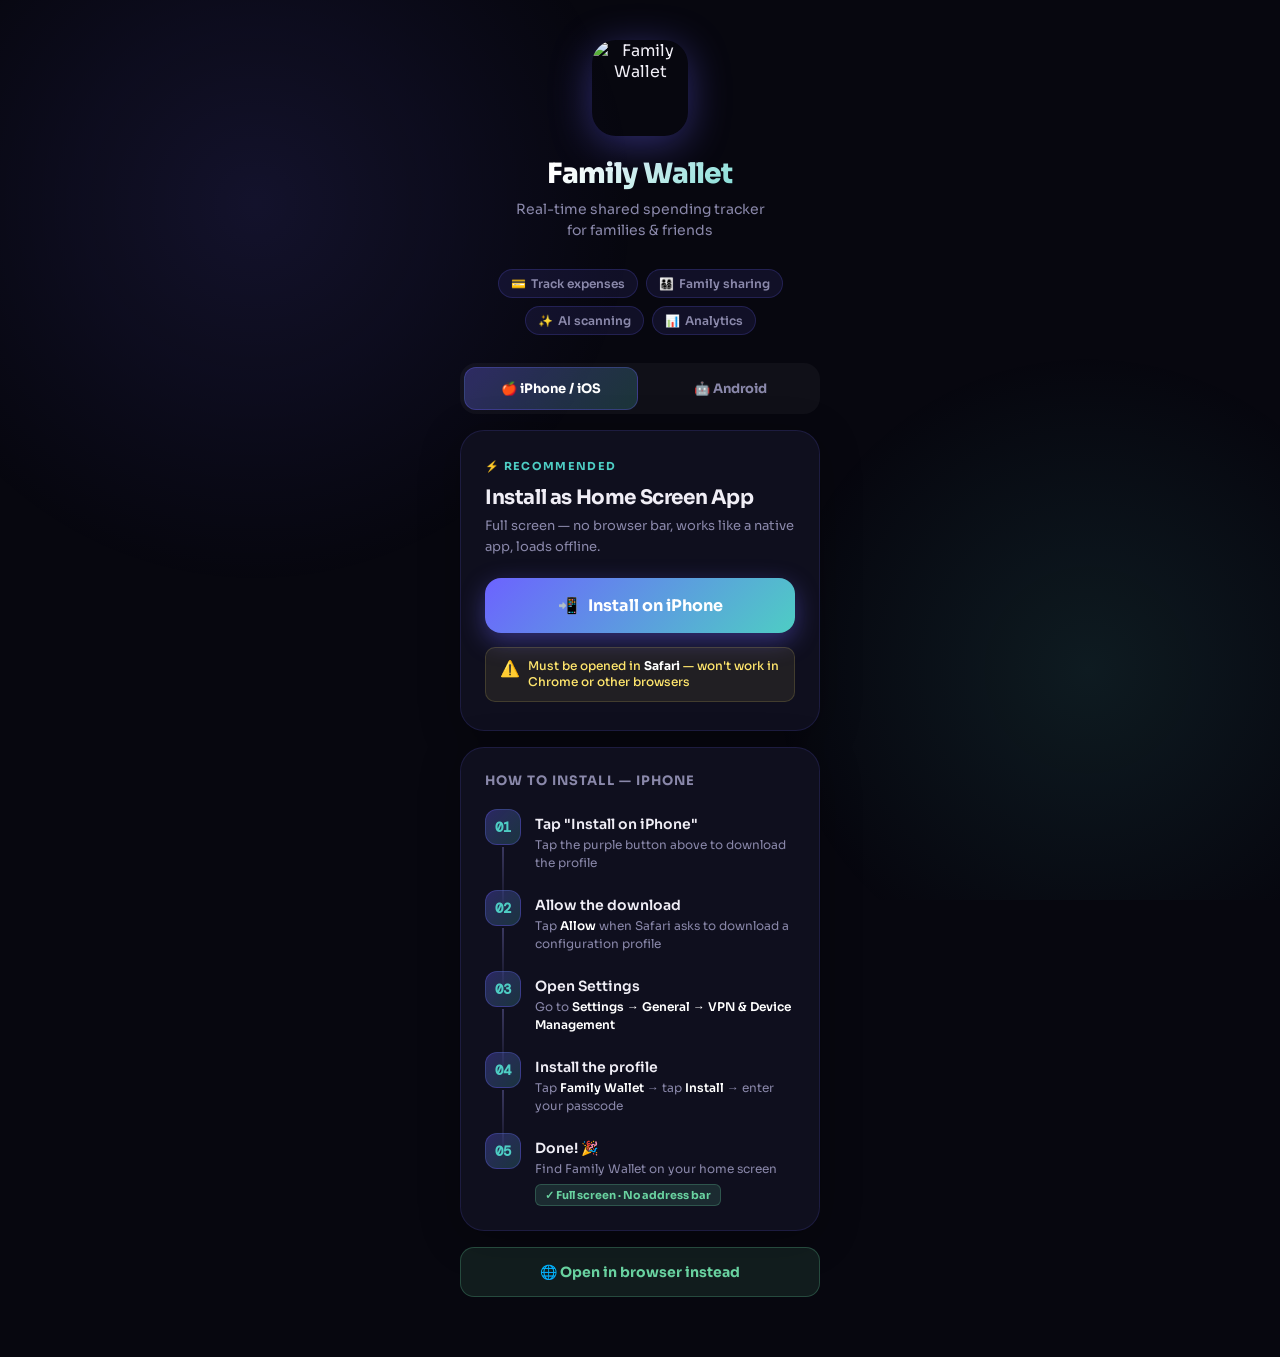
==== install.html @ de1152e0 "Add files via upload" ====
<!DOCTYPE html>
<html lang="en">
<head>
<meta charset="UTF-8">
<meta name="viewport" content="width=device-width, initial-scale=1.0">
<title>Install Family Wallet</title>
<link rel="preconnect" href="https://fonts.googleapis.com">
<link href="https://fonts.googleapis.com/css2?family=Sora:wght@300;400;600;700;800&family=DM+Mono:wght@400;500&display=swap" rel="stylesheet">
<style>
  :root{--bg:#07070F;--card:#0F0F1E;--accent:#6C63FF;--accent2:#4ECDC4;--green:#69D2A0;--yellow:#FFE66D;--text:#F0EEF6;--muted:#8A88AA;--dim:#3A3860;--border:rgba(108,99,255,0.15)}
  *{box-sizing:border-box;margin:0;padding:0}
  body{font-family:'Sora',sans-serif;background:var(--bg);color:var(--text);min-height:100vh;overflow-x:hidden}
  .bg-glow{position:fixed;inset:0;pointer-events:none;z-index:0;overflow:hidden}
  .bg-glow::before{content:'';position:absolute;top:-20%;left:-10%;width:60vw;height:60vw;border-radius:50%;background:radial-gradient(circle,rgba(108,99,255,0.12),transparent 70%);animation:drift1 8s ease-in-out infinite alternate}
  .bg-glow::after{content:'';position:absolute;bottom:-10%;right:-10%;width:50vw;height:50vw;border-radius:50%;background:radial-gradient(circle,rgba(78,205,196,0.1),transparent 70%);animation:drift2 10s ease-in-out infinite alternate}
  @keyframes drift1{from{transform:translate(0,0)}to{transform:translate(5vw,3vh)}}
  @keyframes drift2{from{transform:translate(0,0)}to{transform:translate(-4vw,-5vh)}}
  .wrapper{position:relative;z-index:1;max-width:400px;margin:0 auto;padding:40px 20px 60px}
  .header{text-align:center;margin-bottom:28px;animation:fadeUp 0.6s ease both}
  .app-icon{width:96px;height:96px;border-radius:24px;margin:0 auto 20px;display:block;box-shadow:0 8px 40px rgba(108,99,255,0.4);animation:iconPop 0.7s cubic-bezier(.22,.68,0,1.3) both}
  .app-name{font-size:28px;font-weight:800;letter-spacing:-0.03em;background:linear-gradient(135deg,#fff 30%,var(--accent2));-webkit-background-clip:text;-webkit-text-fill-color:transparent;background-clip:text;margin-bottom:8px}
  .app-tagline{font-size:14px;color:var(--muted);line-height:1.5}
  .features{display:flex;gap:8px;justify-content:center;flex-wrap:wrap;margin:16px 0 28px;animation:fadeUp 0.6s 0.1s ease both}
  .pill{display:flex;align-items:center;gap:5px;padding:6px 12px;border-radius:999px;background:rgba(108,99,255,0.1);border:1px solid rgba(108,99,255,0.2);font-size:12px;font-weight:600;color:var(--muted)}
  .platform-tabs{display:flex;gap:6px;margin-bottom:16px;background:rgba(255,255,255,0.04);border-radius:16px;padding:4px;animation:fadeUp 0.6s 0.15s ease both}
  .platform-tab{flex:1;padding:12px 8px;border-radius:12px;font-size:13px;font-weight:700;font-family:'Sora',sans-serif;background:transparent;color:var(--muted);border:none;cursor:pointer;transition:all 0.2s;display:flex;align-items:center;justify-content:center;gap:6px}
  .platform-tab.active{background:linear-gradient(135deg,rgba(108,99,255,0.3),rgba(78,205,196,0.2));color:#fff;border:1px solid rgba(108,99,255,0.3)}
  .cta-card{background:var(--card);border:1px solid var(--border);border-radius:24px;padding:28px 24px;margin-bottom:16px;animation:fadeUp 0.6s 0.2s ease both;box-shadow:0 8px 40px rgba(0,0,0,0.3)}
  .cta-label{font-size:11px;letter-spacing:0.12em;text-transform:uppercase;color:var(--accent2);font-weight:700;margin-bottom:12px}
  .cta-title{font-size:20px;font-weight:700;margin-bottom:6px;letter-spacing:-0.02em}
  .cta-sub{font-size:13px;color:var(--muted);margin-bottom:20px;line-height:1.6}
  .install-btn{display:flex;align-items:center;justify-content:center;gap:10px;width:100%;padding:17px;border-radius:16px;background:linear-gradient(135deg,var(--accent),var(--accent2));color:#fff;font-size:16px;font-weight:700;font-family:'Sora',sans-serif;text-decoration:none;border:none;cursor:pointer;box-shadow:0 8px 24px rgba(108,99,255,0.4);transition:transform 0.15s}
  .install-btn:active{transform:scale(0.97)}
  .android-btn{display:flex;align-items:center;justify-content:center;gap:10px;width:100%;padding:17px;border-radius:16px;background:linear-gradient(135deg,#34A853,#4ECDC4);color:#fff;font-size:16px;font-weight:700;font-family:'Sora',sans-serif;text-decoration:none;border:none;cursor:pointer;box-shadow:0 8px 24px rgba(52,168,83,0.35);transition:transform 0.15s}
  .android-btn:active{transform:scale(0.97)}
  .note-box{display:flex;align-items:flex-start;gap:8px;margin-top:14px;padding:10px 14px;border-radius:10px;background:rgba(255,230,109,0.08);border:1px solid rgba(255,230,109,0.15)}
  .note-box p{font-size:12px;color:var(--yellow);font-weight:500;line-height:1.4}
  .note-box p strong{color:#fff}
  .note-box.green{background:rgba(105,210,160,0.08);border-color:rgba(105,210,160,0.2)}
  .note-box.green p{color:var(--green)}
  .steps-card{background:var(--card);border:1px solid var(--border);border-radius:24px;padding:24px;animation:fadeUp 0.6s 0.3s ease both;box-shadow:0 8px 40px rgba(0,0,0,0.3)}
  .steps-title{font-size:13px;font-weight:700;color:var(--muted);letter-spacing:0.08em;text-transform:uppercase;margin-bottom:20px}
  .step{display:flex;gap:14px;align-items:flex-start;margin-bottom:18px;position:relative}
  .step:last-child{margin-bottom:0}
  .step::before{content:'';position:absolute;left:17px;top:38px;width:2px;height:calc(100% + 4px);background:linear-gradient(to bottom,var(--dim),transparent)}
  .step:last-child::before{display:none}
  .step-num{width:36px;height:36px;border-radius:12px;flex-shrink:0;background:linear-gradient(135deg,rgba(108,99,255,0.3),rgba(78,205,196,0.2));border:1px solid rgba(108,99,255,0.3);display:flex;align-items:center;justify-content:center;font-size:14px;font-weight:700;color:var(--accent2);font-family:'DM Mono',monospace}
  .step-num.g{background:linear-gradient(135deg,rgba(52,168,83,0.3),rgba(78,205,196,0.2));border-color:rgba(52,168,83,0.3);color:var(--green)}
  .step-content{flex:1;padding-top:6px}
  .step-heading{font-size:14px;font-weight:600;color:var(--text);margin-bottom:3px}
  .step-detail{font-size:12px;color:var(--muted);line-height:1.5}
  .step-detail strong{color:#fff;font-weight:600}
  .step-badge{display:inline-flex;align-items:center;gap:4px;padding:3px 9px;border-radius:6px;background:rgba(105,210,160,0.15);border:1px solid rgba(105,210,160,0.25);font-size:11px;font-weight:700;color:var(--green);margin-top:6px}
  .open-btn{display:flex;align-items:center;justify-content:center;gap:8px;width:100%;padding:15px;margin-top:16px;border-radius:14px;background:rgba(105,210,160,0.1);border:1px solid rgba(105,210,160,0.25);color:var(--green);font-size:14px;font-weight:700;font-family:'Sora',sans-serif;text-decoration:none;cursor:pointer;transition:all 0.15s;animation:fadeUp 0.6s 0.4s ease both}
  .open-btn:active{transform:scale(0.97)}
  .hidden{display:none!important}
  @keyframes fadeUp{from{opacity:0;transform:translateY(20px)}to{opacity:1;transform:translateY(0)}}
  @keyframes iconPop{from{opacity:0;transform:scale(0.6)}to{opacity:1;transform:scale(1)}}
</style>
</head>
<body>
<div class="bg-glow"></div>
<div class="wrapper">

  <div class="header">
    <img class="app-icon" src="icon-192.png" alt="Family Wallet">
    <h1 class="app-name">Family Wallet</h1>
    <p class="app-tagline">Real-time shared spending tracker<br>for families & friends</p>
  </div>

  <div class="features">
    <div class="pill"><span>💳</span> Track expenses</div>
    <div class="pill"><span>👨‍👩‍👧‍👦</span> Family sharing</div>
    <div class="pill"><span>✨</span> AI scanning</div>
    <div class="pill"><span>📊</span> Analytics</div>
  </div>

  <div class="platform-tabs">
    <button class="platform-tab active" id="tab-ios" onclick="switchPlatform('ios')">🍎 iPhone / iOS</button>
    <button class="platform-tab" id="tab-android" onclick="switchPlatform('android')">🤖 Android</button>
  </div>

  <!-- iOS -->
  <div id="section-ios">
    <div class="cta-card">
      <p class="cta-label">⚡ Recommended</p>
      <h2 class="cta-title">Install as Home Screen App</h2>
      <p class="cta-sub">Full screen — no browser bar, works like a native app, loads offline.</p>
      <a class="install-btn" href="[data-uri]">
        <span>📲</span> Install on iPhone
      </a>
      <div class="note-box">
        <span>⚠️</span>
        <p>Must be opened in <strong>Safari</strong> — won't work in Chrome or other browsers</p>
      </div>
    </div>
    <div class="steps-card">
      <p class="steps-title">How to install — iPhone</p>
      <div class="step"><div class="step-num">01</div><div class="step-content"><p class="step-heading">Tap "Install on iPhone"</p><p class="step-detail">Tap the purple button above to download the profile</p></div></div>
      <div class="step"><div class="step-num">02</div><div class="step-content"><p class="step-heading">Allow the download</p><p class="step-detail">Tap <strong>Allow</strong> when Safari asks to download a configuration profile</p></div></div>
      <div class="step"><div class="step-num">03</div><div class="step-content"><p class="step-heading">Open Settings</p><p class="step-detail">Go to <strong>Settings → General → VPN & Device Management</strong></p></div></div>
      <div class="step"><div class="step-num">04</div><div class="step-content"><p class="step-heading">Install the profile</p><p class="step-detail">Tap <strong>Family Wallet</strong> → tap <strong>Install</strong> → enter your passcode</p></div></div>
      <div class="step"><div class="step-num">05</div><div class="step-content"><p class="step-heading">Done! 🎉</p><p class="step-detail">Find Family Wallet on your home screen</p><div class="step-badge">✓ Full screen · No address bar</div></div></div>
    </div>
  </div>

  <!-- Android -->
  <div id="section-android" class="hidden">
    <div class="cta-card">
      <p class="cta-label" style="color:#69D2A0">⚡ Easy Install</p>
      <h2 class="cta-title">Install as Home Screen App</h2>
      <p class="cta-sub">Android makes this even easier — no profile needed. Just use Chrome and tap "Add to Home Screen".</p>
      <a class="android-btn" href="https://heraline.github.io/Family-Wallet/">
        <span>🚀</span> Open App in Chrome
      </a>
      <div class="note-box green" style="margin-top:14px">
        <span>✅</span>
        <p>Use <strong>Google Chrome</strong> on Android for the best install experience</p>
      </div>
    </div>
    <div class="steps-card">
      <p class="steps-title">How to install — Android</p>
      <div class="step"><div class="step-num g">01</div><div class="step-content"><p class="step-heading">Open in Chrome</p><p class="step-detail">Tap the green button above to open Family Wallet in Chrome</p></div></div>
      <div class="step"><div class="step-num g">02</div><div class="step-content"><p class="step-heading">Tap the menu</p><p class="step-detail">Tap the <strong>⋮ three dots</strong> in the top right corner of Chrome</p></div></div>
      <div class="step"><div class="step-num g">03</div><div class="step-content"><p class="step-heading">Add to Home Screen</p><p class="step-detail">Tap <strong>"Add to Home Screen"</strong> or <strong>"Install App"</strong></p></div></div>
      <div class="step"><div class="step-num g">04</div><div class="step-content"><p class="step-heading">Confirm install</p><p class="step-detail">Tap <strong>Add</strong> or <strong>Install</strong> on the popup that appears</p></div></div>
      <div class="step"><div class="step-num g">05</div><div class="step-content"><p class="step-heading">Done! 🎉</p><p class="step-detail">Find Family Wallet on your home screen</p><div class="step-badge">✓ Full screen · Works like a native app</div></div></div>
    </div>
  </div>

  <a class="open-btn" href="https://heraline.github.io/Family-Wallet/">🌐 Open in browser instead</a>

</div>
<script>
function switchPlatform(p){
  document.getElementById('section-ios').classList.toggle('hidden',p!=='ios');
  document.getElementById('section-android').classList.toggle('hidden',p!=='android');
  document.getElementById('tab-ios').classList.toggle('active',p==='ios');
  document.getElementById('tab-android').classList.toggle('active',p==='android');
}
// Auto-detect platform
if(/android/i.test(navigator.userAgent)){switchPlatform('android');}
else{switchPlatform('ios');}
</script>
</body>
</html>
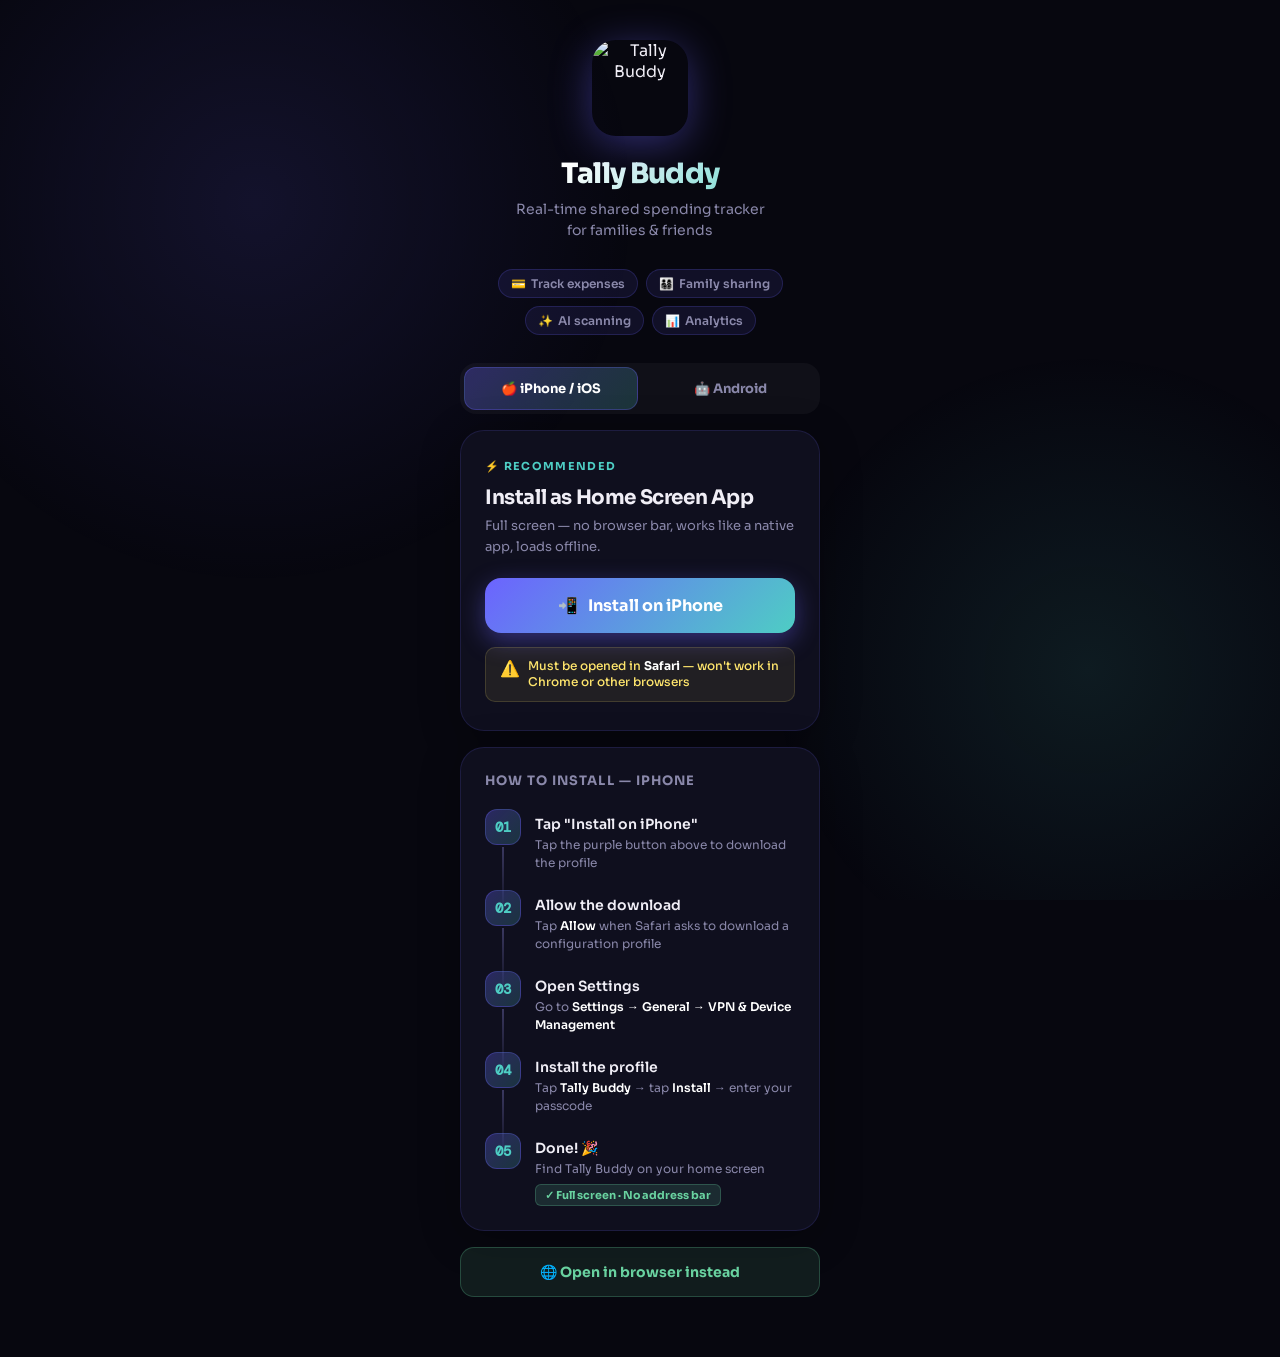
==== commit d3a77c56: "Add files via upload" ====
--- a/install.html
+++ b/install.html
@@ -3,7 +3,7 @@
 <head>
 <meta charset="UTF-8">
 <meta name="viewport" content="width=device-width, initial-scale=1.0">
-<title>Install Family Wallet</title>
+<title>Install Tally Buddy</title>
 <link rel="preconnect" href="https://fonts.googleapis.com">
 <link href="https://fonts.googleapis.com/css2?family=Sora:wght@300;400;600;700;800&family=DM+Mono:wght@400;500&display=swap" rel="stylesheet">
 <style>
@@ -63,8 +63,8 @@
 <div class="wrapper">
 
   <div class="header">
-    <img class="app-icon" src="icon-192.png" alt="Family Wallet">
-    <h1 class="app-name">Family Wallet</h1>
+    <img class="app-icon" src="icon-192.png" alt="Tally Buddy">
+    <h1 class="app-name">Tally Buddy</h1>
     <p class="app-tagline">Real-time shared spending tracker<br>for families & friends</p>
   </div>
 
@@ -86,7 +86,7 @@
       <p class="cta-label">⚡ Recommended</p>
       <h2 class="cta-title">Install as Home Screen App</h2>
       <p class="cta-sub">Full screen — no browser bar, works like a native app, loads offline.</p>
-      <a class="install-btn" href="[data-uri]">
+      <a class="install-btn" href="[data-uri]">
         <span>📲</span> Install on iPhone
       </a>
       <div class="note-box">
@@ -99,8 +99,8 @@
       <div class="step"><div class="step-num">01</div><div class="step-content"><p class="step-heading">Tap "Install on iPhone"</p><p class="step-detail">Tap the purple button above to download the profile</p></div></div>
       <div class="step"><div class="step-num">02</div><div class="step-content"><p class="step-heading">Allow the download</p><p class="step-detail">Tap <strong>Allow</strong> when Safari asks to download a configuration profile</p></div></div>
       <div class="step"><div class="step-num">03</div><div class="step-content"><p class="step-heading">Open Settings</p><p class="step-detail">Go to <strong>Settings → General → VPN & Device Management</strong></p></div></div>
-      <div class="step"><div class="step-num">04</div><div class="step-content"><p class="step-heading">Install the profile</p><p class="step-detail">Tap <strong>Family Wallet</strong> → tap <strong>Install</strong> → enter your passcode</p></div></div>
-      <div class="step"><div class="step-num">05</div><div class="step-content"><p class="step-heading">Done! 🎉</p><p class="step-detail">Find Family Wallet on your home screen</p><div class="step-badge">✓ Full screen · No address bar</div></div></div>
+      <div class="step"><div class="step-num">04</div><div class="step-content"><p class="step-heading">Install the profile</p><p class="step-detail">Tap <strong>Tally Buddy</strong> → tap <strong>Install</strong> → enter your passcode</p></div></div>
+      <div class="step"><div class="step-num">05</div><div class="step-content"><p class="step-heading">Done! 🎉</p><p class="step-detail">Find Tally Buddy on your home screen</p><div class="step-badge">✓ Full screen · No address bar</div></div></div>
     </div>
   </div>
 
@@ -110,7 +110,7 @@
       <p class="cta-label" style="color:#69D2A0">⚡ Easy Install</p>
       <h2 class="cta-title">Install as Home Screen App</h2>
       <p class="cta-sub">Android makes this even easier — no profile needed. Just use Chrome and tap "Add to Home Screen".</p>
-      <a class="android-btn" href="https://heraline.github.io/Family-Wallet/">
+      <a class="android-btn" href="https://heraline.github.io/Tally-Buddy/">
         <span>🚀</span> Open App in Chrome
       </a>
       <div class="note-box green" style="margin-top:14px">
@@ -120,15 +120,15 @@
     </div>
     <div class="steps-card">
       <p class="steps-title">How to install — Android</p>
-      <div class="step"><div class="step-num g">01</div><div class="step-content"><p class="step-heading">Open in Chrome</p><p class="step-detail">Tap the green button above to open Family Wallet in Chrome</p></div></div>
+      <div class="step"><div class="step-num g">01</div><div class="step-content"><p class="step-heading">Open in Chrome</p><p class="step-detail">Tap the green button above to open Tally Buddy in Chrome</p></div></div>
       <div class="step"><div class="step-num g">02</div><div class="step-content"><p class="step-heading">Tap the menu</p><p class="step-detail">Tap the <strong>⋮ three dots</strong> in the top right corner of Chrome</p></div></div>
       <div class="step"><div class="step-num g">03</div><div class="step-content"><p class="step-heading">Add to Home Screen</p><p class="step-detail">Tap <strong>"Add to Home Screen"</strong> or <strong>"Install App"</strong></p></div></div>
       <div class="step"><div class="step-num g">04</div><div class="step-content"><p class="step-heading">Confirm install</p><p class="step-detail">Tap <strong>Add</strong> or <strong>Install</strong> on the popup that appears</p></div></div>
-      <div class="step"><div class="step-num g">05</div><div class="step-content"><p class="step-heading">Done! 🎉</p><p class="step-detail">Find Family Wallet on your home screen</p><div class="step-badge">✓ Full screen · Works like a native app</div></div></div>
+      <div class="step"><div class="step-num g">05</div><div class="step-content"><p class="step-heading">Done! 🎉</p><p class="step-detail">Find Tally Buddy on your home screen</p><div class="step-badge">✓ Full screen · Works like a native app</div></div></div>
     </div>
   </div>
 
-  <a class="open-btn" href="https://heraline.github.io/Family-Wallet/">🌐 Open in browser instead</a>
+  <a class="open-btn" href="https://heraline.github.io/Tally-Buddy/">🌐 Open in browser instead</a>
 
 </div>
 <script>
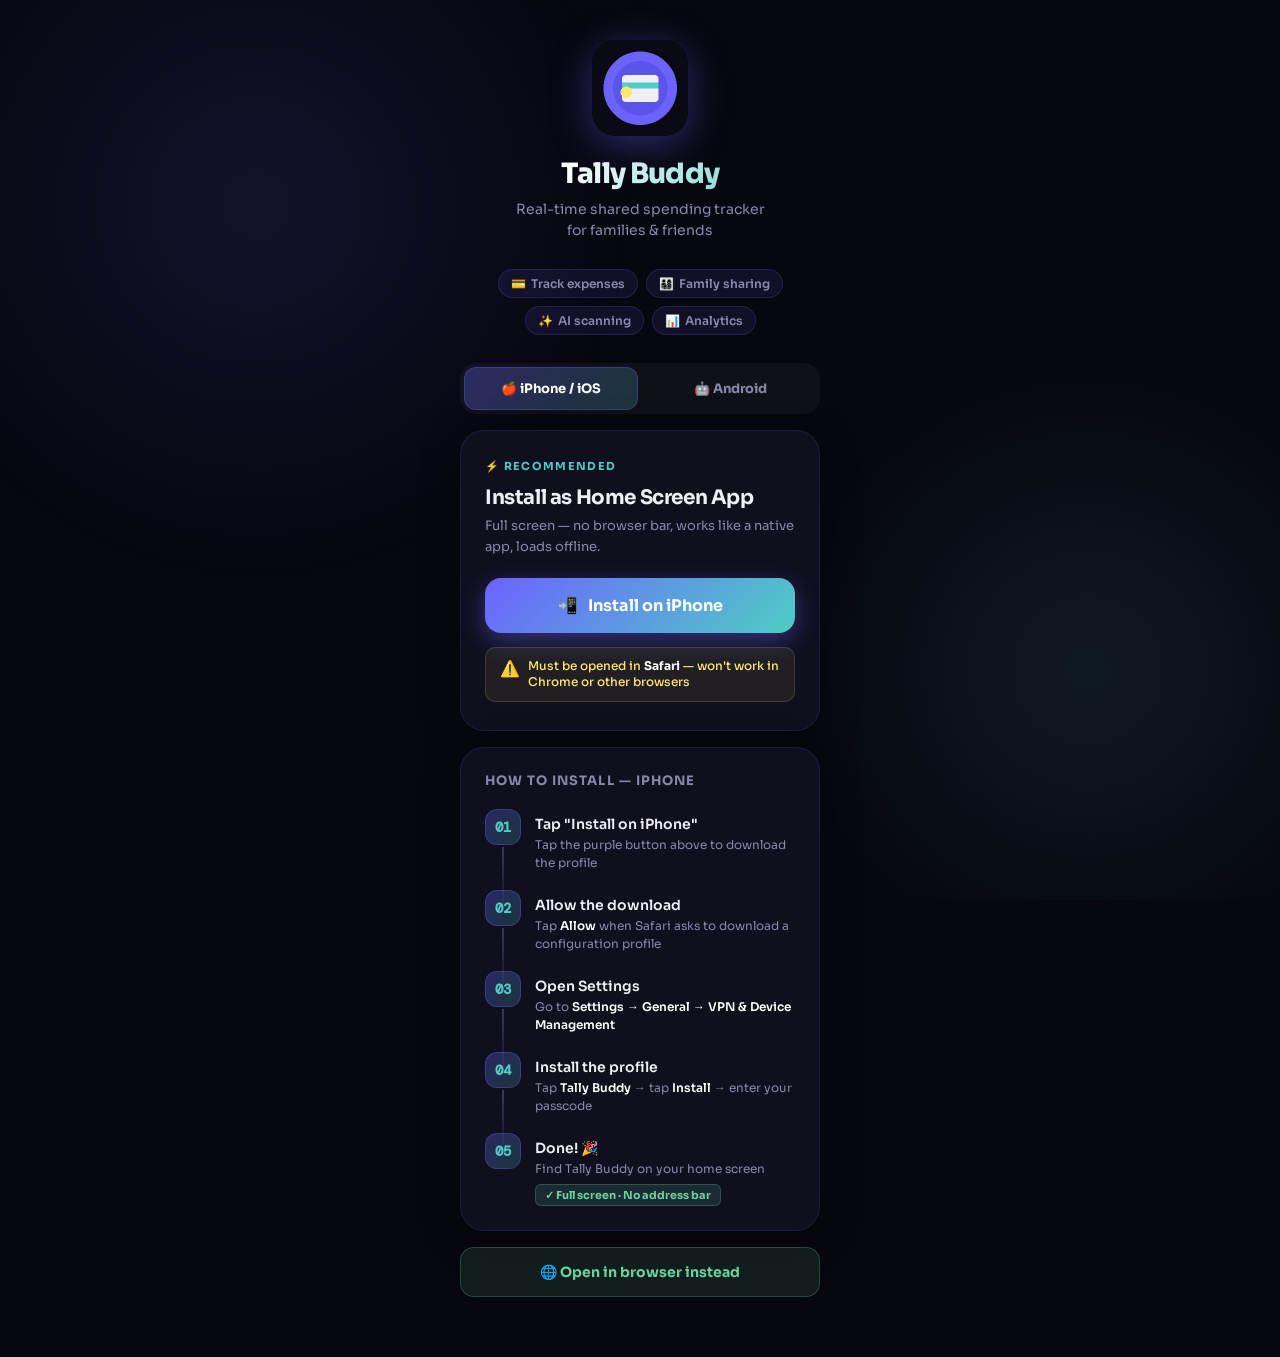
==== commit 792c0907: "Add files via upload" ====
--- a/install.html
+++ b/install.html
@@ -63,7 +63,7 @@
 <div class="wrapper">
 
   <div class="header">
-    <img class="app-icon" src="icon-192.png" alt="Tally Buddy">
+    <img class="app-icon" src="[data-uri]" alt="Tally Buddy">
     <h1 class="app-name">Tally Buddy</h1>
     <p class="app-tagline">Real-time shared spending tracker<br>for families & friends</p>
   </div>
@@ -86,7 +86,7 @@
       <p class="cta-label">⚡ Recommended</p>
       <h2 class="cta-title">Install as Home Screen App</h2>
       <p class="cta-sub">Full screen — no browser bar, works like a native app, loads offline.</p>
-      <a class="install-btn" href="[data-uri]">
+      <a class="install-btn" href="[data-uri]">
         <span>📲</span> Install on iPhone
       </a>
       <div class="note-box">
